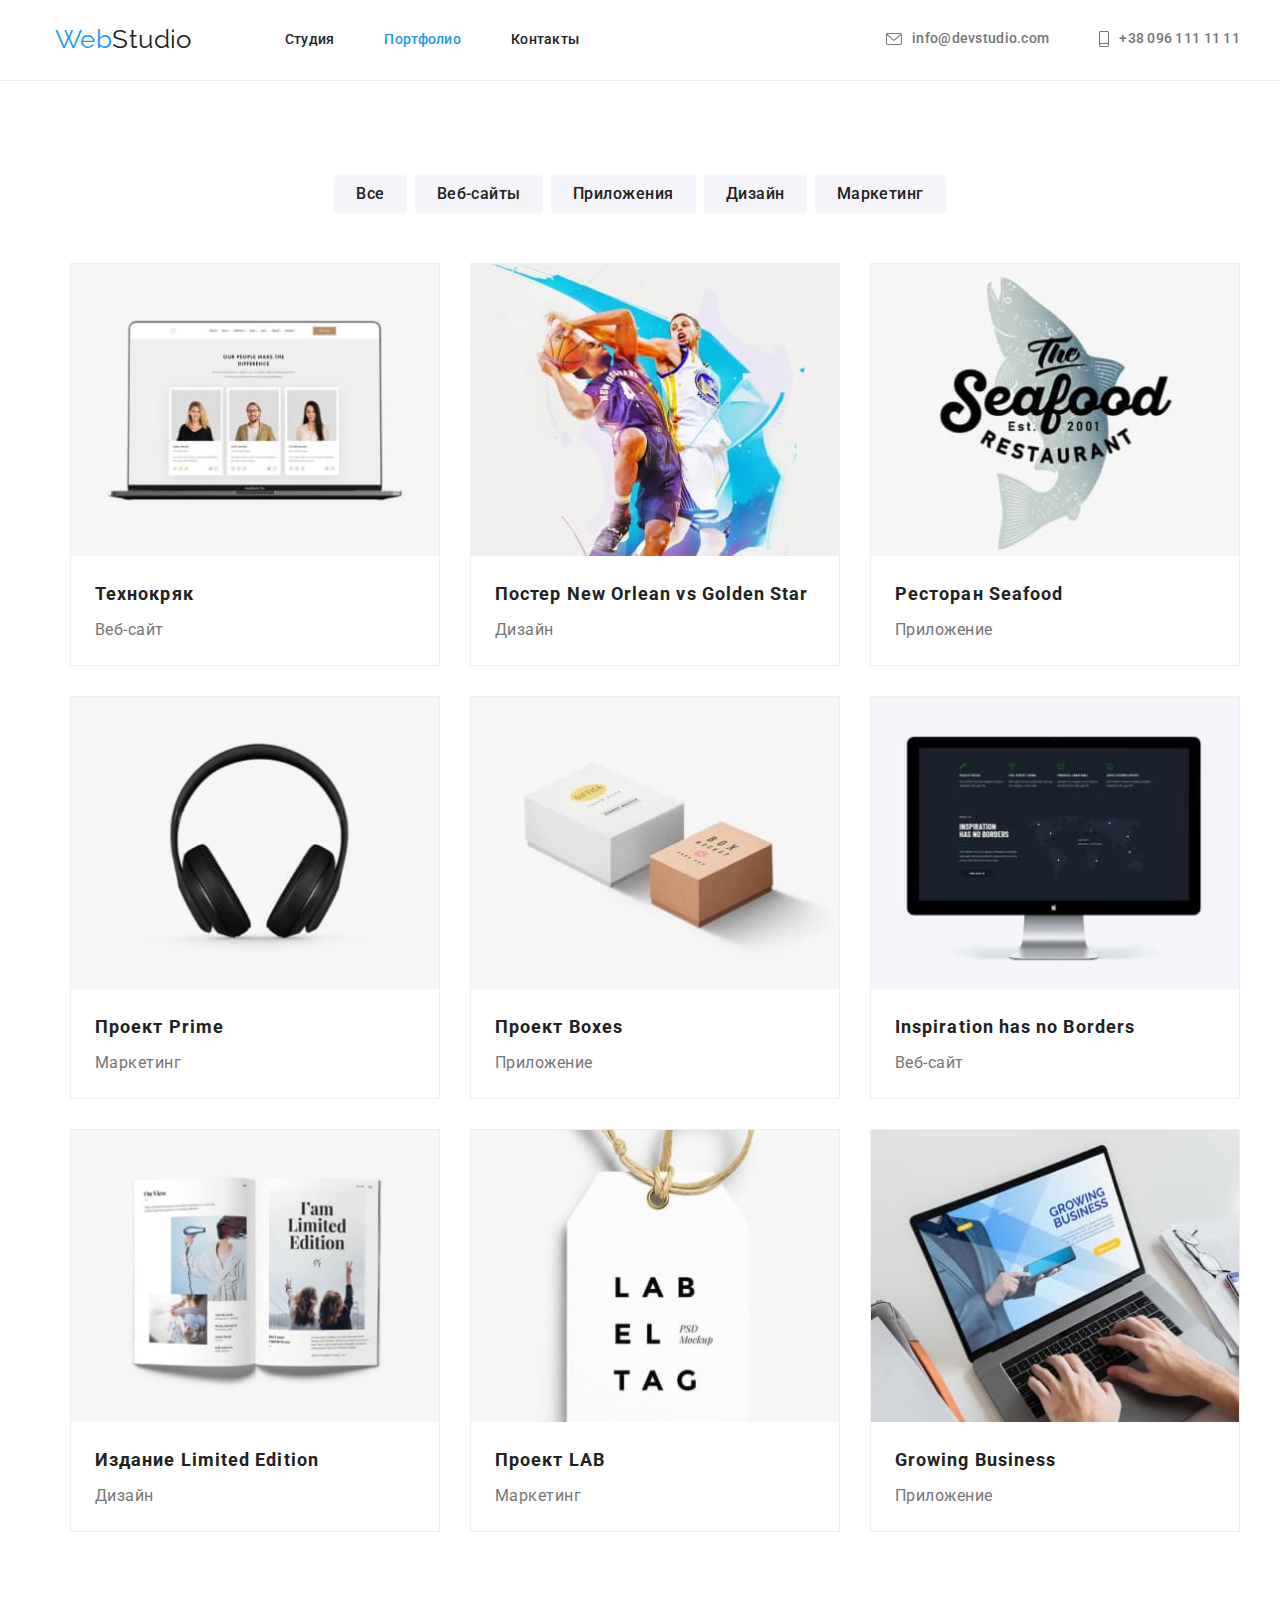
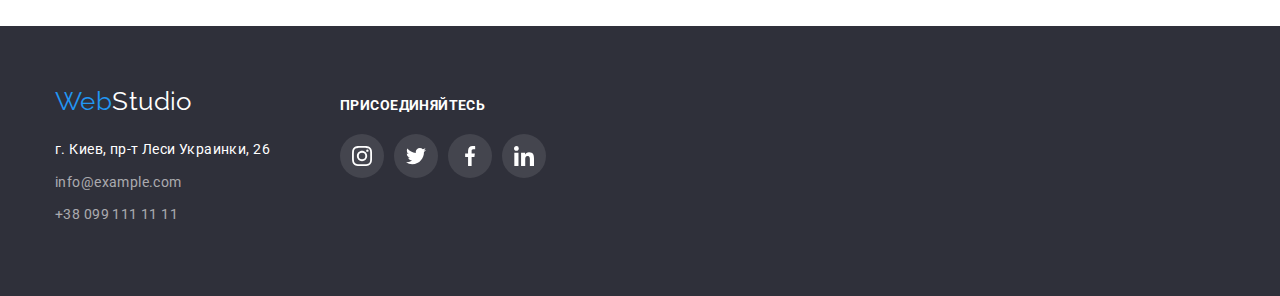
==== portfolio.html @ 07647aa5 "add fixes" ====
<!DOCTYPE html>
<html lang="ru">
<head>
    <meta charset="UTF-8">
    <meta http-equiv="X-UA-Compatible" content="IE=edge">
    <meta name="viewport" content="width=device-width, initial-scale=1.0">
    <title>WebStudio</title>
    <link rel="preconnect" href="https://fonts.gstatic.com">
    <link
        href="https://fonts.googleapis.com/css2?family=Raleway:wght@700&family=Roboto:wght@400;500;700;900&display=swap"
        rel="stylesheet">
    <link rel="stylesheet" href="https://cdnjs.cloudflare.com/ajax/libs/modern-normalize/1.1.0/modern-normalize.min.css">
    <link rel="stylesheet" href="./css/styles.css">
</head>

<body>
<!--Шапка страницы-->
<header class="page-header">
    <div class="site-nav container">
        <a class="logo" href="./index.html">Web<span class="logo-studio">Studio</span> </a>
        <nav>
            <!--Навигация сайта-->
            <ul class="nav-list">
                <li class="nav-item"><a class="link-nav" href="./index.html">Студия</a></li>
                <li class="nav-item"><a class="link-nav  active" href="./portfolio.html">Портфолио</a></li>
                <li class="nav-item"><a class="link-nav" href="">Контакты</a></li>
            </ul>
        </nav>
        <ul class="header-address">
            <li class="header-address-list">
                <a class="link-address" href="mailto:info@devstudio.com">
                    <svg class="email-icon" width="16" height="12">
                        <use href="./images/icon.svg#icon-envelope"></use>
                    </svg> info@devstudio.com</a>
            </li>
            <li>
                <a class="link-address" href="tel:+380961111111">
                    <svg class="smartphone-icon" width="10" height="16">
                        <use href="./images/icon.svg#icon-smartphone"></use>
                    </svg> +38 096 111 11 11</a>
            </li>
        </ul>
    </div>
</header>
    <main>
        <section class="section">
            <div class="container">
        <ul class="portfolio-list ">
            <li class="portfolio-list-item"> <button class="portfolio-button" type="button">Все</button> </li>
            <li class="portfolio-list-item"> <button class="portfolio-button" type="button">Веб-сайты</button> </li>
            <li class="portfolio-list-item"> <button class="portfolio-button" type="button">Приложения</button> </li>
            <li class="portfolio-list-item"> <button class="portfolio-button" type="button">Дизайн</button> </li>
            <li class="portfolio-list-item"> <button class="portfolio-button" type="button">Маркетинг</button> </li>
        </ul>
        <div class="container">
            <ul class="filter-set">
                <li class="filter-item">
                    <article class="filter-card">
                        <div class="filter-img">
                            <img src="./images/img-9.jpg" alt="Технокряк" width="370">
                        </div>
                        <div class="filter-content">
                            <h2 class="content-title">Технокряк</h2>
                            <p class="content-type">Веб-сайт</p>
                        </div>
                    </article>
                </li>
                <li class="filter-item">
                    <article class="filter-card">
                        <div class="filter-img">
                            <img src="./images/img-10.jpg" alt="Постер New Orlean vs Golden Star" width="370">
                        </div>
                        <div class="filter-content">
                            <h2 class="content-title">Постер New Orlean vs Golden Star</h2>
                            <p class="content-type">Дизайн</p>
                        </div>
                    </article>
                </li>
                <li class="filter-item">
                    <article class="filter-card">
                        <div class="filter-img">
                            <img src="./images/img-11.jpg" alt="Ресторан Seafood" width="370">
                        </div>
                        <div class="filter-content">
                            <h2 class="content-title">Ресторан Seafood</h2>
                            <p class="content-type">Приложение</p>
                        </div>
                    </article>
                </li>
                <li class="filter-item">
                    <article class="filter-card">
                        <div class="filter-img">
                            <img src="./images/img-12.jpg" alt="Проект Prime" width="370">
                        </div>
                        <div class="filter-content">
                            <h2 class="content-title">Проект Prime</h2>
                            <p class="content-type">Маркетинг</p>
                        </div>
                    </article>
                </li>
                <li class="filter-item">
                    <article class="filter-card">
                        <div class="filter-img">
                            <img src="./images/img-13.jpg" alt="Проект Boxes" width="370">
                        </div>
                        <div class="filter-content">
                            <h2 class="content-title">Проект Boxes</h2>
                            <p class="content-type">Приложение</p>
                        </div>
                    </article>
                </li>
                <li class="filter-item">
                    <article class="filter-card">
                        <div class="filter-img">
                            <img src="./images/img-14.jpg" alt="Inspiration has no Borders" width="370">
                        </div>
                        <div class="filter-content">
                            <h2 class="content-title">Inspiration has no Borders</h2>
                            <p class="content-type">Веб-сайт</p>
                        </div>
                    </article>
                </li>
                <li class="filter-item">
                    <article class="filter-card">
                        <div class="filter-img">
                            <img src="./images/img-15.jpg" alt="Издание Limited Edition" width="370">
                        </div>
                        <div class="filter-content">
                            <h2 class="content-title">Издание Limited Edition</h2>
                            <p class="content-type">Дизайн</p>
                        </div>
                    </article>
                </li>
                <li class="filter-item">
                    <article class="filter-card">
                        <div class="filter-img">
                            <img src="./images/img-16.jpg" alt="Проект LAB" width="370">
                        </div>
                        <div class="filter-content">
                            <h2 class="content-title">Проект LAB</h2>
                            <p class="content-type">Маркетинг</p>
                        </div>
                    </article>
                </li>
                <li class="filter-item">
                    <article class="filter-card">
                        <div class="filter-img">
                            <img src="./images/img-17.jpg" alt="Growing Business" width="370">
                        </div>
                        <div class="filter-content">
                            <h2 class="content-title">Growing Business</h2>
                            <p class="content-type">Приложение</p>
                        </div>
                    </article>
                </li>
            </ul>
        </div>
        </section>
    </main>
    
    <footer class="footer section">
        <div class="container"> 
            <!-- Футер -->
            <div class="all-footer">
                <div class="left-side-footer">
            <a class="logo" href="./index.html">Web<span class="logo-footer">Studio</span> </a>
            <address>
                <p class="address">г. Киев, пр-т Леси Украинки, 26</p>
                <a class="link-address-footer" href="mailto:info@example.com">info@example.com</a>
                <a class="link-address-footer" href="tel:+380991111111">+38 099 111 11 11</a>
            </address>
            </div>

        <div class="right-side-footer">
            <p class="social-subscribe">Присоединяйтесь</p>
            <ul class="footer-social-links">
               
                <li class="footer-social-links-item">
                    <svg class="link-icon" width="20" height="20">
                        <use href="./images/icon.svg#icon-instagram-2"></use>
                    </svg>
                    <a href="https://www.instagram.com"></a>
                </li>
                <li class="footer-social-links-item">
                    <svg class="link-icon" width="20" height="20">
                        <use href="./images/icon.svg#icon-twitter-1"></use>
                    </svg>
                    <a href="https://twitter.com"></a>
                </li>
                <li class="footer-social-links-item">
                    <svg class="link-icon" width="20" height="20">
                        <use href="./images/icon.svg#icon-facebook-1"></use>
                    </svg>
                    <a href="https://www.facebook.com"></a>
                </li>
                <li class="footer-social-links-item">
                    <svg class="link-icon" width="20" height="20">
                        <use href="./images/icon.svg#icon-linkedin-1"></use>
                    </svg>
                    <a href="https://www.linkedin.com"></a>
            </ul>
        </div>
        </div>  
        </div>
    </footer>

    </body>

 </html>
---- css/styles.css ----
/* Цвет заголовков #212121 */
/* цвет основного текста #757575 */
/* белый цвет #FFFFFF */
/* синий цвет #2196F3; */

:root {
  --primary-text-color: #757575;
  --title-text-color: #212121;
  --accent-color: #2196f3;
  --white-color: #ffffff;
  --dark-background: #2f303a;
  --secondary-background: #f5f4fa;
  --third-background: #ececec;
  --filter-border: #eeeeee;
  --hero-gradient: rgba(47, 48, 58, 0.4);
  --icon-fill: #afb1b8;
  --footer-link: rgba(255, 255, 255, 0.6);
  --footer-social-link: rgba(255, 255, 255, 0.1);
}

ul,
li {
  list-style: none;
  padding: 0;
  margin: 0;
}

p,
h1,
h2,
h3,
h4,
h5,
h6 {
  padding: 0;
  margin: 0;
}

a {
  text-decoration: none;
}
body {
  color: var(--primary-text-color);

  font-family: "Roboto", sans-serif;
  font-size: 14px;
  line-height: 1.7;
  letter-spacing: 0.03em;
}

.container {
  width: 1200px;
  margin-left: auto;
  margin-right: auto;
  padding-left: 15px;
  padding-right: 15px;
}

.section {
  padding-top: 94px;
  padding-bottom: 94px;
}

img {
  display: block;
  max-width: 100%;
  height: auto;
}

/* header */

.page-header .container {
  display: flex;
  align-items: center;
  justify-content: space-between;
}

.page-header {
  border-bottom: 1px solid var(--third-background);
}

.logo {
  color: var(--accent-color);
  font-family: "Raleway", sans-serif;
  font-size: 26px;
  font-weight: 700px;
  line-height: 1.19;
}

.logo-studio {
  color: var(--title-text-color);
  font-family: "Raleway", sans-serif;
  font-size: 26px;
  font-weight: 700px;
  line-height: 1.19;
  margin-right: 93px;
}

.site-nav {
  display: flex;
  justify-content: center;
  padding-top: 24px;
  padding-bottom: 25px;
  padding-right: 0;
}

.nav-list {
  display: flex;
  justify-content: center;
  padding-left: 0;
}
.link-nav {
  color: var(--title-text-color);
  font-style: normal;
  font-weight: 500;
  font-size: 14px;
  line-height: 16px;
  letter-spacing: 0.02em;
}
.nav-item,
.link-address:not(:last-child) {
  margin-right: 50px;
}

.link-nav:hover,
.link-nav:focus,
.link-nav:active,
.link-nav.active,
.link-address:hover,
.link-address:focus,
.link-address:active,
.link-address-footer:active,
.link-address-footer:hover,
.link-address-footer:focus {
  color: var(--accent-color);
}

.header-address {
  display: flex;
  margin-left: auto;
  padding: 0;
}

.header-address-list {
  margin-right: 50px;
}

.link-address {
  color: var(--primary-text-color);
  font-weight: 500;
  font-size: 14px;
  line-height: 1.14;
  letter-spacing: 0.02em;
  display: flex;
  text-align: center;
  align-items: center;
}

.email-icon,
.smartphone-icon {
  margin-right: 10px;
  fill: var(--primary-text-color);
  cursor: pointer;
}

.link-address:hover .email-icon,
.link-address:hover .smartphone-icon {
  fill: var(--accent-color);
}

/* HERO */
.hero {
  /* background-color: var(--dark-background); */
  text-align: center;
  max-width: 1600px;
  margin: 0 auto;
  padding: 200px 0;
  background-image: linear-gradient(
      to right,
      rgba(47, 48, 58, 0.4),
      rgba(47, 48, 58, 0.4)
    ),
    url(../images/team-work.jpg);
  background-size: 1600px auto;
  background-repeat: no-repeat;
}

.hero-title {
  color: var(--white-color);
  font-weight: 900;
  font-size: 44px;
  line-height: 1.36;
  text-align: center;
  letter-spacing: 0.06em;
  text-transform: uppercase;
  max-width: 660px;
  margin: 0 auto;
}

.hero-button {
  font-family: "Roboto", sans-serif;
  font-weight: 700;
  font-size: 16px;
  line-height: 1.8;
  letter-spacing: 0.06em;
  border-radius: 4px;
  width: 200px;
  height: 50px;
  margin-top: 30px;
  color: #fff;
  background: var(--accent-color);
  border: none;
}

.hero-button:hover,
.hero-button:focus {
  background-color: var(--accent-color);
}

/* Features */
.features {
  display: flex;
  justify-content: center;
}
.features-list:not(:last-child) {
  margin-right: 30px;
}
.features-descr {
  margin-top: 30px;
}
.features-title {
  color: var(--title-text-color);
  font-size: 14px;
  line-height: 1.14;
  letter-spacing: 0.03em;
  text-transform: uppercase;
  padding-bottom: 10px;
}
.features-text {
  font-size: 14px;
  line-height: 1.7;
  letter-spacing: 0.03em;
  width: 270px;
}
.feature-icon {
  display: block;
  padding: 25px 100px;
  background-color: var(--secondary-background);
}

/* Activity */

.activity-section {
  margin-top: -94px;
}

.activity {
  color: var(--title-text-color);
  font-size: 36px;
  line-height: 1.16;
  text-align: center;
  letter-spacing: 0.03em;
}

.activity-list {
  display: flex;
  justify-content: space-between;
  padding: 0;
  margin: 0;
}

.activity-list-item {
  margin-top: 50px;
}

/* Team section */

.team-section {
  background-color: var(--secondary-background);
  color: var(--title-text-color);
}

.team-title {
  font-size: 36px;
  line-height: 1.16;
  text-align: center;
  letter-spacing: 0.03em;
  margin-bottom: 50px;
}

.team-list {
  display: flex;
  justify-content: center;
  padding: 0;
}

.team-list .team-list-item:not(:last-child) {
  margin-right: 30px;
}

.team-list-item {
  background-color: var(--white-color);
  box-shadow: 0px 1px 3px rgba(0, 0, 0, 0.12), 0px 1px 1px rgba(0, 0, 0, 0.14),
    0px 2px 1px rgba(0, 0, 0, 0.2);
}

.team-item-wrapper {
  padding-top: 30px;
  padding-bottom: 30px;
}

.team-links-item:hover {
  background-color: var(--accent-color);
  border-radius: 50%;
}
.team-links-item:hover .link-icon {
  fill: var(--white-color);
}
.team-member {
  color: var(--title-text-color);
  font-weight: 500;
  font-size: 16px;
  text-align: center;
  line-height: 1.18;
  letter-spacing: 0.03em;
  padding-bottom: 10px;
}

.team-position {
  color: var(--primary-text-color);
  font-weight: 400;
  font-size: 16px;
  text-align: center;
  line-height: 1.18;
  letter-spacing: 0.03em;
}

.team-links {
  display: flex;
  align-items: center;
  justify-content: center;
  text-align: center;
  margin-top: 16px;
  margin-right: 0;
}

.team-links-item {
  display: flex;
  align-items: center;
  justify-content: center;
  width: 44px;
  height: 44px;
}

.team-links-item:not(:last-child) {
  margin-right: 3px;
}

.team-links-item .link-icon {
  fill: #afb1b8;
  cursor: pointer;
}

/* clients section */

.clients-headline {
  margin-bottom: 50px;
  color: var(--title-text-color);
  font-size: 36px;
  line-height: 1.1;
  letter-spacing: 0.03em;
  text-align: center;
}

.clients-list {
  display: flex;
  justify-content: space-between;
  padding: 0;
}

.clients-item {
  border: 1px solid var(--icon-fill);
  /* box-sizing: border-box; */
  border-radius: 4px;
  width: 170px;
  height: 92px;
  display: flex;
  justify-content: center;
  align-items: center;
}

.clients-item:not(:last-child) {
  margin-right: 30px;
}

.company-icon {
  /* padding: 16px 32px; */
  fill: var(--icon-fill);
  cursor: pointer;
}
.clients-item:hover {
  border: 1px solid var(--accent-color);
}

.company-icon:hover {
  fill: var(--accent-color);
}
.clients-item:hover .company-icon {
  fill: var(--accent-color);
}

/* footer */
.footer {
  background-color: var(--dark-background);
  padding-top: 60px;
  padding-bottom: 60px;
}

.all-footer {
  display: flex;
  align-items: baseline;
}
.footer-address {
}

.address {
  color: var(--white-color);
  font-style: normal;
  font-weight: normal;
  font-size: 14px;
  line-height: 1.7;
  letter-spacing: 0.03em;
  margin-top: 20px;
  margin-bottom: 9px;
}

.link-address-footer {
  font-style: normal;
  font-weight: normal;
  font-size: 14px;
  line-height: 1.7;
  letter-spacing: 0.03em;
  color: var(--footer-link);
  padding-bottom: 9px;
  display: flex;
}

.logo-footer {
  color: var(--white-color);
  margin-bottom: 20px;
}

.left-side-footer {
  margin-right: 70px;
}

.right-side-footer {
}

.social-subscribe {
  font-weight: 700;
  font-size: 14px;
  line-height: 1.14;
  letter-spacing: 0.03em;
  text-transform: uppercase;
  color: var(--white-color);
  padding-bottom: 20px;
}

.footer-social-links {
  display: flex;
}

.footer-social-links-item {
  display: flex;
  align-items: center;
  justify-content: center;
  border: none;
  width: 44px;
  height: 44px;
  padding: 0;
  border-radius: 50%;
  background: var(--footer-social-link);
  cursor: pointer;
}

.footer-social-links-item:not(:last-child) {
  margin-right: 10px;
}

.footer-social-links-item:hover,
.footer-social-links-item:focus {
  background-color: var(--accent-color);
}

.link-icon {
  fill: var(--white-color);
}

/* Portfolio page */

.portfolio-list {
  display: flex;
  justify-content: center;
  margin-bottom: 50px;
  padding: 0;
}
.portfolio-list-item:not(:last-child) {
  margin-right: 8px;
}
.portfolio-button {
  background-color: var(--secondary-background);
  color: var(--title-text-color);
  font-family: "Roboto", sans-serif;
  font-weight: 500;
  font-size: 16px;
  line-height: 1.6;
  text-align: center;
  letter-spacing: 0.03em;
  cursor: pointer;
  padding: 6px 22px;
  border-radius: 4px;
  border: none;
}

.button:hover,
.button:active,
.button:focus,
.portfolio-button:hover,
.portfolio-button:active,
.portfolio-button:focus {
  background: var(--accent-color);
  color: var(--white-color);
}

/* Filter */
.filter-set {
  display: flex;
  flex-wrap: wrap;
  margin-left: -30px;
  margin-top: -30px;
}
.filter-item {
  flex-basis: calc(100% / 3 - 30px);
  margin-left: 30px;
  margin-top: 30px;
}

.filter-card {
  border: 1px solid var(--filter-border);
}
.filter-content {
  padding: 20px 24px;
}
.content-title {
  color: var(--title-text-color);
  font-size: 18px;
  line-height: 2;
  letter-spacing: 0.06em;
}
.content-type {
  font-size: 16px;
  line-height: 1.8;
  letter-spacing: 0.03em;
  margin-top: 4px;
}
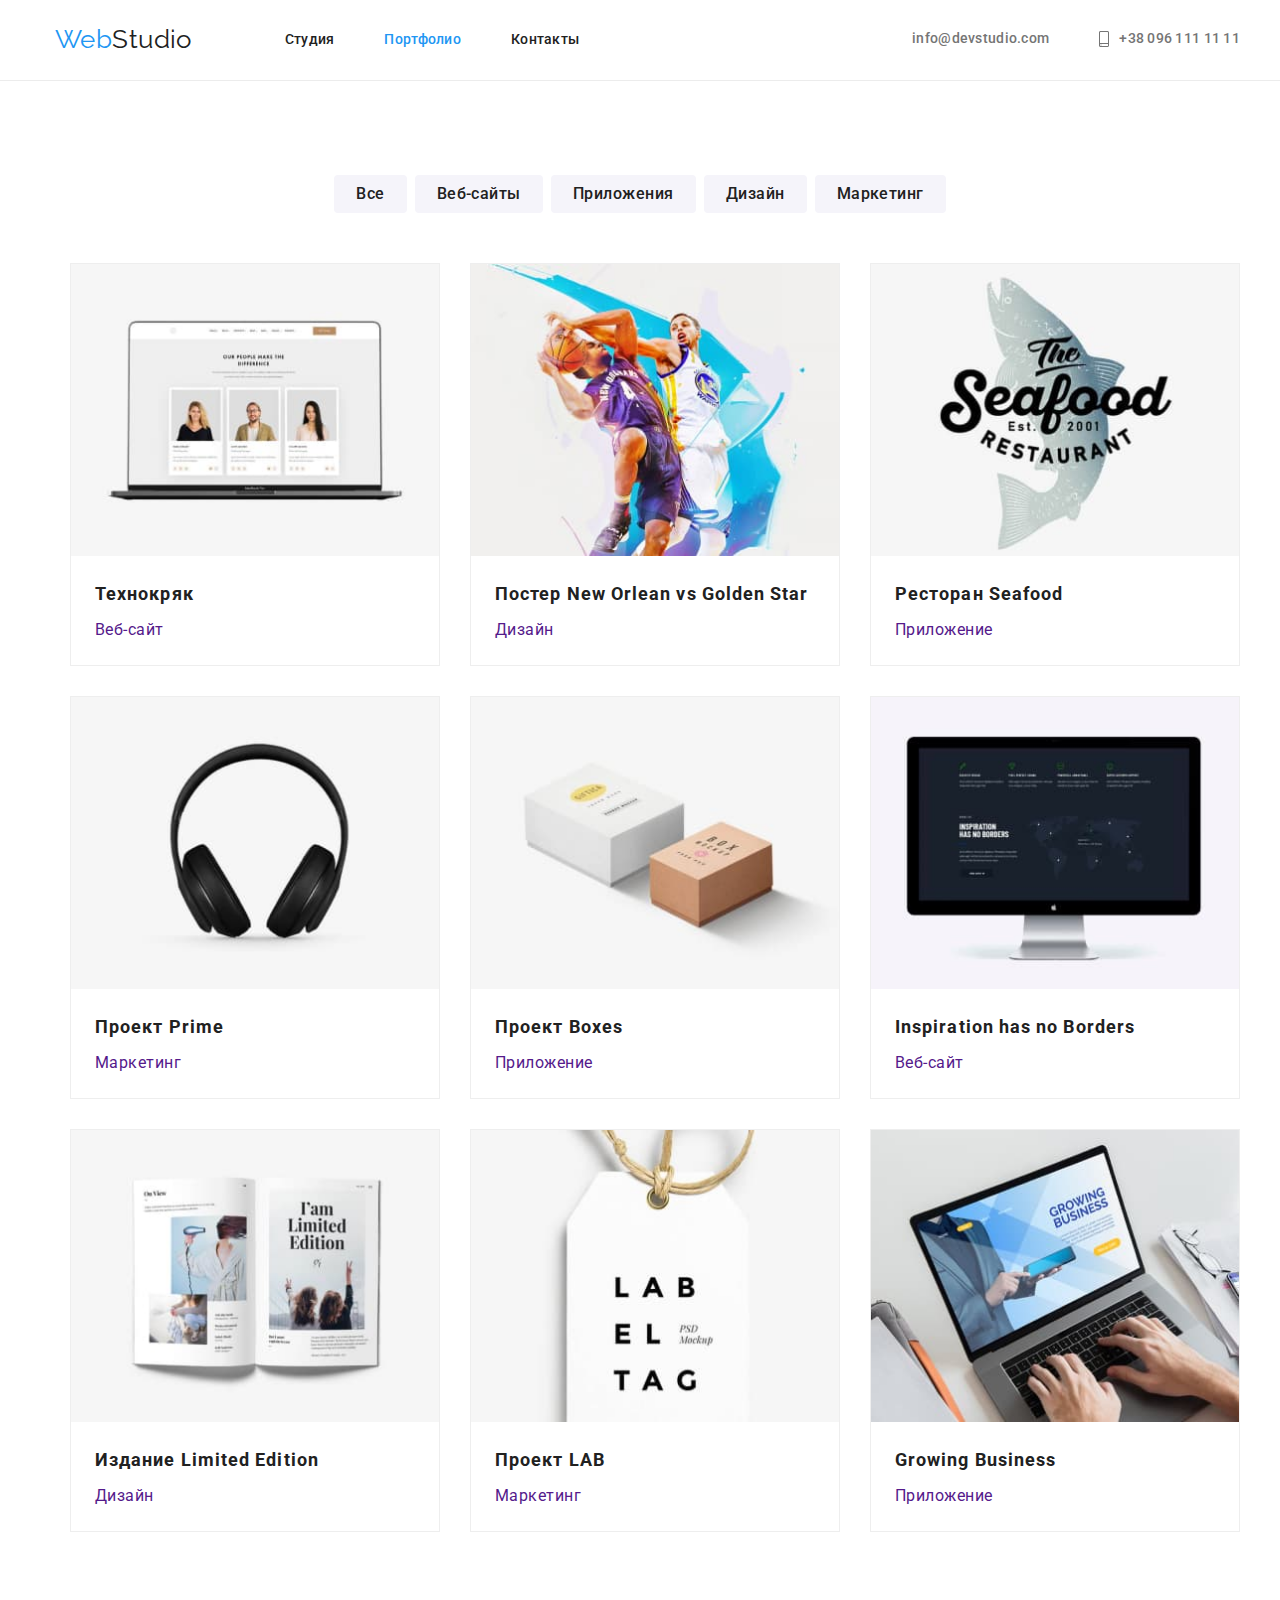
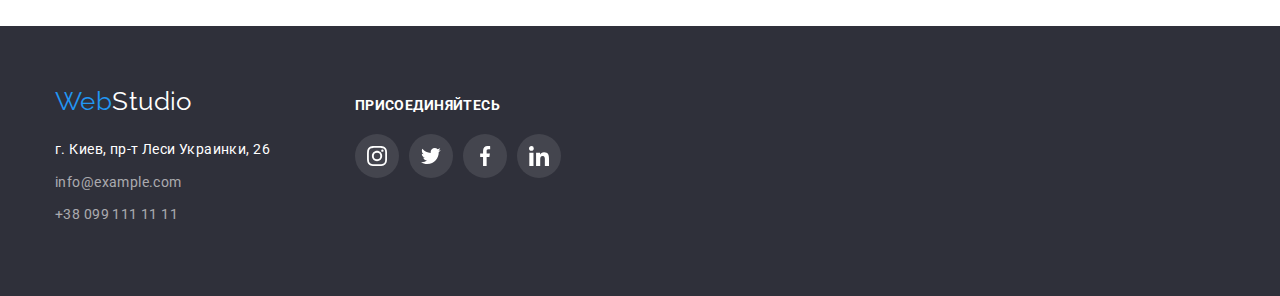
==== commit 60bbe032: "add fixes" ====
--- a/portfolio.html
+++ b/portfolio.html
@@ -55,6 +55,7 @@
         <div class="container">
             <ul class="filter-set">
                 <li class="filter-item">
+                    <a href="" class="filter-card-set">
                     <article class="filter-card">
                         <div class="filter-img">
                             <img src="./images/img-9.jpg" alt="Технокряк" width="370">
@@ -64,8 +65,10 @@
                             <p class="content-type">Веб-сайт</p>
                         </div>
                     </article>
-                </li>
-                <li class="filter-item">
+                    </a>
+                </li>
+                <li class="filter-item">
+                    <a href="" class="filter-card-set">
                     <article class="filter-card">
                         <div class="filter-img">
                             <img src="./images/img-10.jpg" alt="Постер New Orlean vs Golden Star" width="370">
@@ -75,8 +78,10 @@
                             <p class="content-type">Дизайн</p>
                         </div>
                     </article>
-                </li>
-                <li class="filter-item">
+                    </a>
+                </li>
+                <li class="filter-item">
+                    <a href="" class="filter-card-set">
                     <article class="filter-card">
                         <div class="filter-img">
                             <img src="./images/img-11.jpg" alt="Ресторан Seafood" width="370">
@@ -86,8 +91,10 @@
                             <p class="content-type">Приложение</p>
                         </div>
                     </article>
-                </li>
-                <li class="filter-item">
+                    </a>
+                </li>
+                <li class="filter-item">
+                    <a href="" class="filter-card-set">
                     <article class="filter-card">
                         <div class="filter-img">
                             <img src="./images/img-12.jpg" alt="Проект Prime" width="370">
@@ -97,8 +104,10 @@
                             <p class="content-type">Маркетинг</p>
                         </div>
                     </article>
-                </li>
-                <li class="filter-item">
+                    </a>
+                </li>
+                <li class="filter-item">
+                    <a href="" class="filter-card-set">
                     <article class="filter-card">
                         <div class="filter-img">
                             <img src="./images/img-13.jpg" alt="Проект Boxes" width="370">
@@ -108,8 +117,10 @@
                             <p class="content-type">Приложение</p>
                         </div>
                     </article>
-                </li>
-                <li class="filter-item">
+                    </a>
+                </li>
+                <li class="filter-item">
+                    <a href="" class="filter-card-set">
                     <article class="filter-card">
                         <div class="filter-img">
                             <img src="./images/img-14.jpg" alt="Inspiration has no Borders" width="370">
@@ -119,8 +130,10 @@
                             <p class="content-type">Веб-сайт</p>
                         </div>
                     </article>
-                </li>
-                <li class="filter-item">
+                    </a>
+                </li>
+                <li class="filter-item">
+                    <a href="" class="filter-card-set">
                     <article class="filter-card">
                         <div class="filter-img">
                             <img src="./images/img-15.jpg" alt="Издание Limited Edition" width="370">
@@ -130,8 +143,10 @@
                             <p class="content-type">Дизайн</p>
                         </div>
                     </article>
-                </li>
-                <li class="filter-item">
+                    </a>
+                </li>
+                <li class="filter-item">
+                    <a href="" class="filter-card-set">
                     <article class="filter-card">
                         <div class="filter-img">
                             <img src="./images/img-16.jpg" alt="Проект LAB" width="370">
@@ -141,8 +156,10 @@
                             <p class="content-type">Маркетинг</p>
                         </div>
                     </article>
-                </li>
-                <li class="filter-item">
+                    </a>
+                </li>
+                <li class="filter-item">
+                    <a href="" class="filter-card-set">
                     <article class="filter-card">
                         <div class="filter-img">
                             <img src="./images/img-17.jpg" alt="Growing Business" width="370">
@@ -152,6 +169,7 @@
                             <p class="content-type">Приложение</p>
                         </div>
                     </article>
+                    </a>
                 </li>
             </ul>
         </div>
@@ -159,51 +177,58 @@
     </main>
     
     <footer class="footer section">
-        <div class="container"> 
+        <div class="container">
             <!-- Футер -->
             <div class="all-footer">
                 <div class="left-side-footer">
-            <a class="logo" href="./index.html">Web<span class="logo-footer">Studio</span> </a>
-            <address>
-                <p class="address">г. Киев, пр-т Леси Украинки, 26</p>
-                <a class="link-address-footer" href="mailto:info@example.com">info@example.com</a>
-                <a class="link-address-footer" href="tel:+380991111111">+38 099 111 11 11</a>
-            </address>
+                    <a class="logo" href="./index.html">Web<span class="logo-footer">Studio</span> </a>
+                    <address class="footer-address">
+                        <p class="address">г. Киев, пр-т Леси Украинки, 26</p>
+                        <a class="link-address-footer" href="mailto:info@example.com">info@example.com</a>
+                        <a class="link-address-footer" href="tel:+380991111111">+38 099 111 11 11</a>
+                    </address>
+                </div>
+                <div class="right-side-footer">
+                    <p class="social-subscribe">Присоединяйтесь</p>
+                    <ul class="footer-social-links">
+    
+                        <li class="footer-social-links-item">
+                            <a href="https://www.instagram.com">
+                                <svg class="link-icon" width="20" height="20">
+                                    <use href="./images/icon.svg#icon-instagram"></use>
+                                </svg>
+                            </a>
+                        </li>
+                        <li class="footer-social-links-item">
+                            <a href="https://twitter.com">
+                                <svg class="link-icon" width="20" height="20">
+                                    <use href="./images/icon.svg#icon-twitter"></use>
+                                </svg>
+                            </a>
+                        </li>
+                        <li class="footer-social-links-item">
+                            <a href="https://www.facebook.com">
+                                <svg class="link-icon" width="20" height="20">
+                                    <use href="./images/icon.svg#icon-facebook"></use>
+                                </svg>
+                            </a>
+                        </li>
+                        <li class="footer-social-links-item">
+                            <a href="https://www.linkedin.com">
+                                <svg class="link-icon" width="20" height="20">
+                                    <use href="./images/icon.svg#icon-linkedin"></use>
+                                </svg>
+                            </a>
+                    </ul>
+                </div>
             </div>
-
-        <div class="right-side-footer">
-            <p class="social-subscribe">Присоединяйтесь</p>
-            <ul class="footer-social-links">
-               
-                <li class="footer-social-links-item">
-                    <svg class="link-icon" width="20" height="20">
-                        <use href="./images/icon.svg#icon-instagram-2"></use>
-                    </svg>
-                    <a href="https://www.instagram.com"></a>
-                </li>
-                <li class="footer-social-links-item">
-                    <svg class="link-icon" width="20" height="20">
-                        <use href="./images/icon.svg#icon-twitter-1"></use>
-                    </svg>
-                    <a href="https://twitter.com"></a>
-                </li>
-                <li class="footer-social-links-item">
-                    <svg class="link-icon" width="20" height="20">
-                        <use href="./images/icon.svg#icon-facebook-1"></use>
-                    </svg>
-                    <a href="https://www.facebook.com"></a>
-                </li>
-                <li class="footer-social-links-item">
-                    <svg class="link-icon" width="20" height="20">
-                        <use href="./images/icon.svg#icon-linkedin-1"></use>
-                    </svg>
-                    <a href="https://www.linkedin.com"></a>
-            </ul>
+    
+    
         </div>
-        </div>  
         </div>
     </footer>
 
+
     </body>
 
  </html>--- a/css/styles.css
+++ b/css/styles.css
@@ -85,6 +85,7 @@
   font-size: 26px;
   font-weight: 700px;
   line-height: 1.19;
+  margin-right: 93px;
 }
 
 .logo-studio {
@@ -93,7 +94,6 @@
   font-size: 26px;
   font-weight: 700px;
   line-height: 1.19;
-  margin-right: 93px;
 }
 
 .site-nav {
@@ -117,7 +117,8 @@
   line-height: 16px;
   letter-spacing: 0.02em;
 }
-.nav-item,
+
+.nav-item:not(:last-child),
 .link-address:not(:last-child) {
   margin-right: 50px;
 }
@@ -210,6 +211,7 @@
   color: #fff;
   background: var(--accent-color);
   border: none;
+  cursor: pointer;
 }
 
 .hero-button:hover,
@@ -267,9 +269,6 @@
   justify-content: space-between;
   padding: 0;
   margin: 0;
-}
-
-.activity-list-item {
   margin-top: 50px;
 }
 
@@ -308,14 +307,6 @@
   padding-top: 30px;
   padding-bottom: 30px;
 }
-
-.team-links-item:hover {
-  background-color: var(--accent-color);
-  border-radius: 50%;
-}
-.team-links-item:hover .link-icon {
-  fill: var(--white-color);
-}
 .team-member {
   color: var(--title-text-color);
   font-weight: 500;
@@ -335,6 +326,14 @@
   letter-spacing: 0.03em;
 }
 
+.team-links-item:hover {
+  background-color: var(--accent-color);
+  border-radius: 50%;
+}
+.team-links-item:hover .link-icon {
+  fill: var(--white-color);
+}
+
 .team-links {
   display: flex;
   align-items: center;
@@ -359,6 +358,11 @@
 .team-links-item .link-icon {
   fill: #afb1b8;
   cursor: pointer;
+}
+.link-icon {
+  display: flex;
+  align-items: center;
+  justify-content: center;
 }
 
 /* clients section */
@@ -394,9 +398,11 @@
 }
 
 .company-icon {
-  /* padding: 16px 32px; */
   fill: var(--icon-fill);
   cursor: pointer;
+  display: flex;
+  align-items: center;
+  justify-content: center;
 }
 .clients-item:hover {
   border: 1px solid var(--accent-color);
@@ -408,7 +414,6 @@
 .clients-item:hover .company-icon {
   fill: var(--accent-color);
 }
-
 /* footer */
 .footer {
   background-color: var(--dark-background);
@@ -495,6 +500,9 @@
 
 .link-icon {
   fill: var(--white-color);
+  display: flex;
+  align-items: center;
+  justify-content: center;
 }
 
 /* Portfolio page */
@@ -545,6 +553,11 @@
   margin-left: 30px;
   margin-top: 30px;
 }
+.filter-item:hover,
+.filter-item:focus {
+  box-shadow: 0px 1px 1px rgba(0, 0, 0, 0.12), 0px 4px 4px rgba(0, 0, 0, 0.06),
+    1px 4px 6px rgba(0, 0, 0, 0.16);
+}
 
 .filter-card {
   border: 1px solid var(--filter-border);
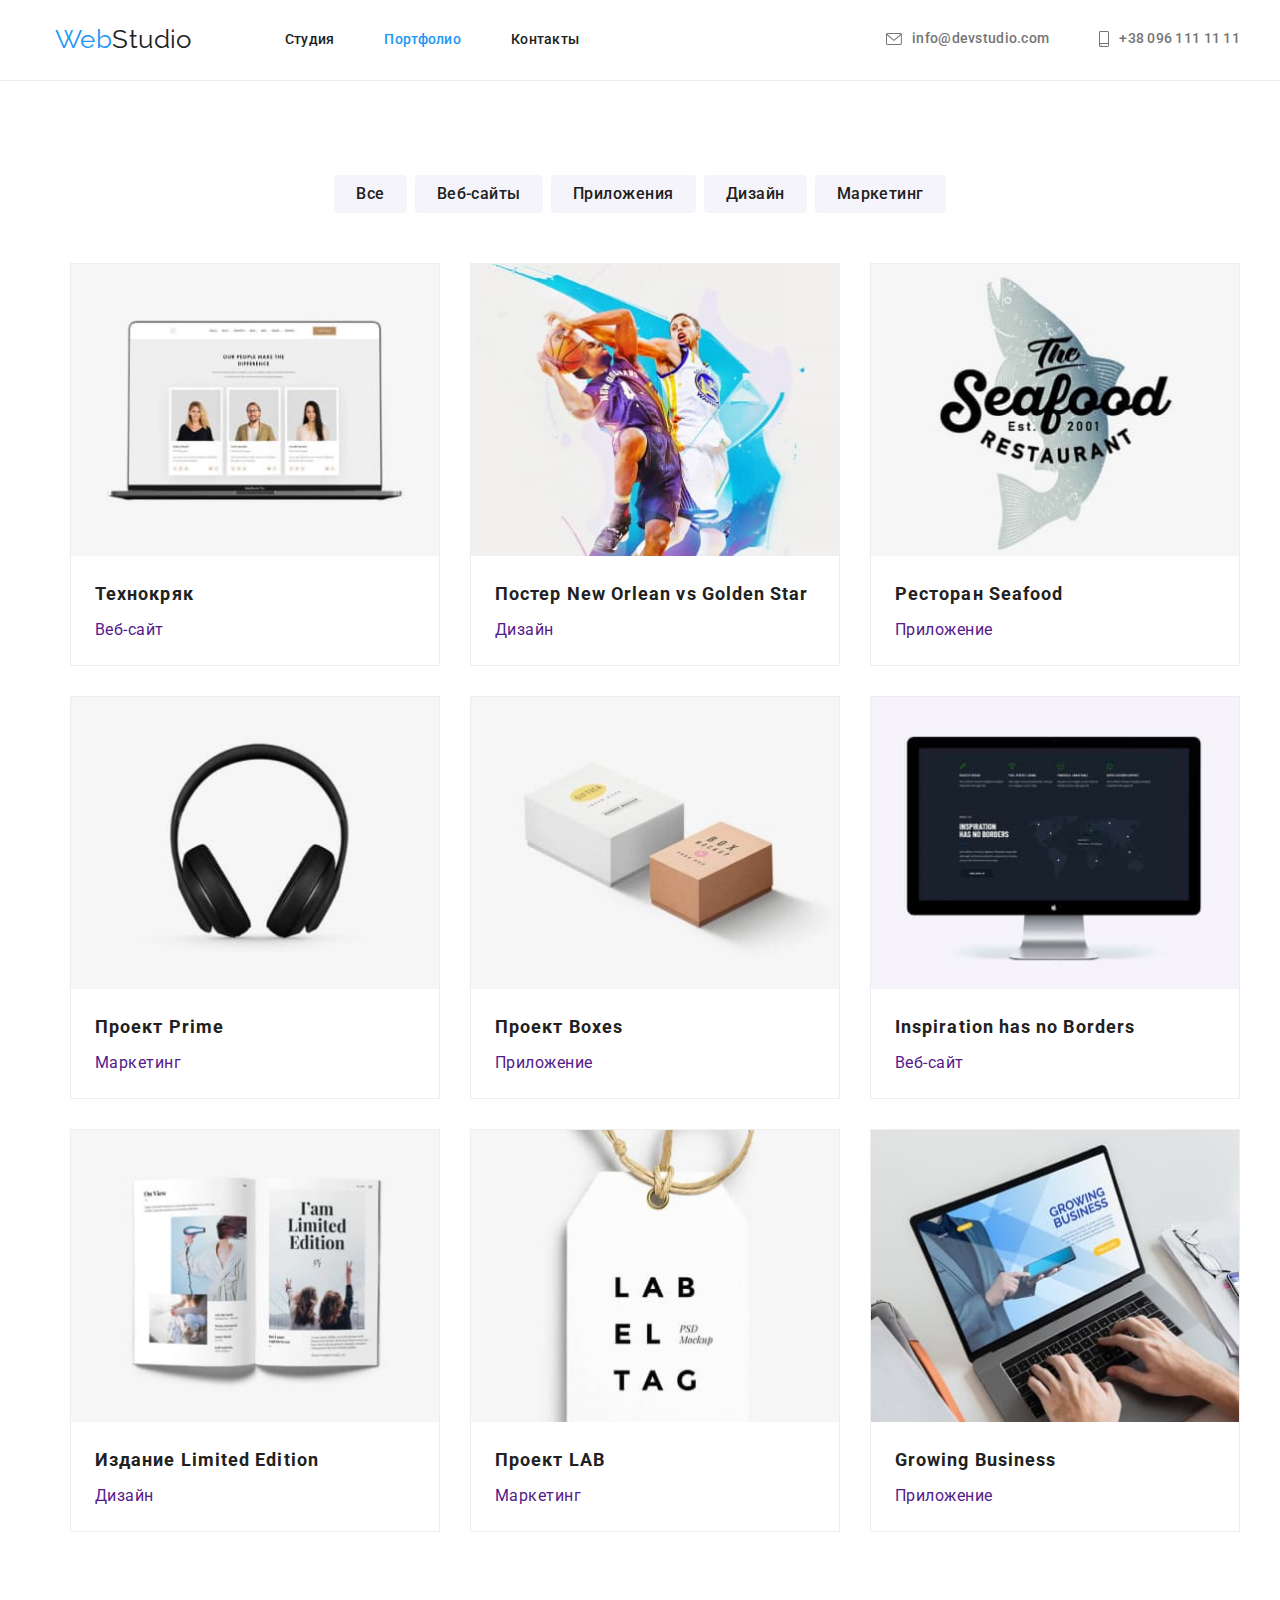
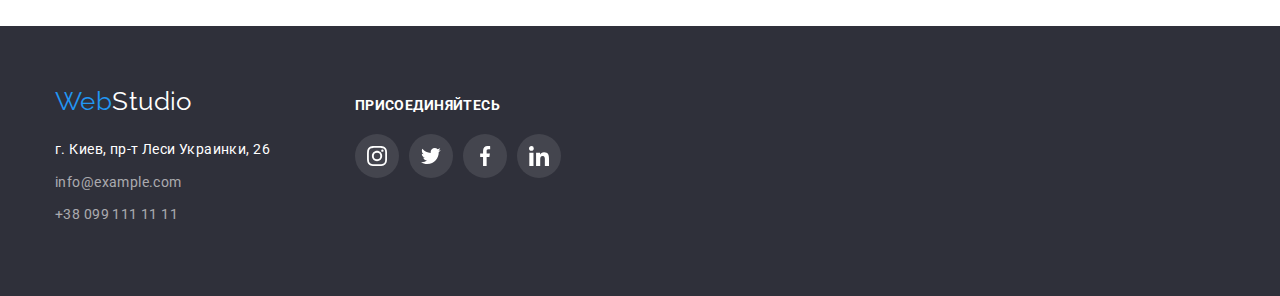
==== commit 30e5d795: "add fixes" ====
--- a/portfolio.html
+++ b/portfolio.html
@@ -30,7 +30,7 @@
             <li class="header-address-list">
                 <a class="link-address" href="mailto:info@devstudio.com">
                     <svg class="email-icon" width="16" height="12">
-                        <use href="./images/icon.svg#icon-envelope"></use>
+                        <use href="./images/icon.svg#icon-email"></use>
                     </svg> info@devstudio.com</a>
             </li>
             <li>
@@ -173,6 +173,7 @@
                 </li>
             </ul>
         </div>
+        </div>
         </section>
     </main>
     
@@ -225,7 +226,7 @@
     
     
         </div>
-        </div>
+        
     </footer>
 
 
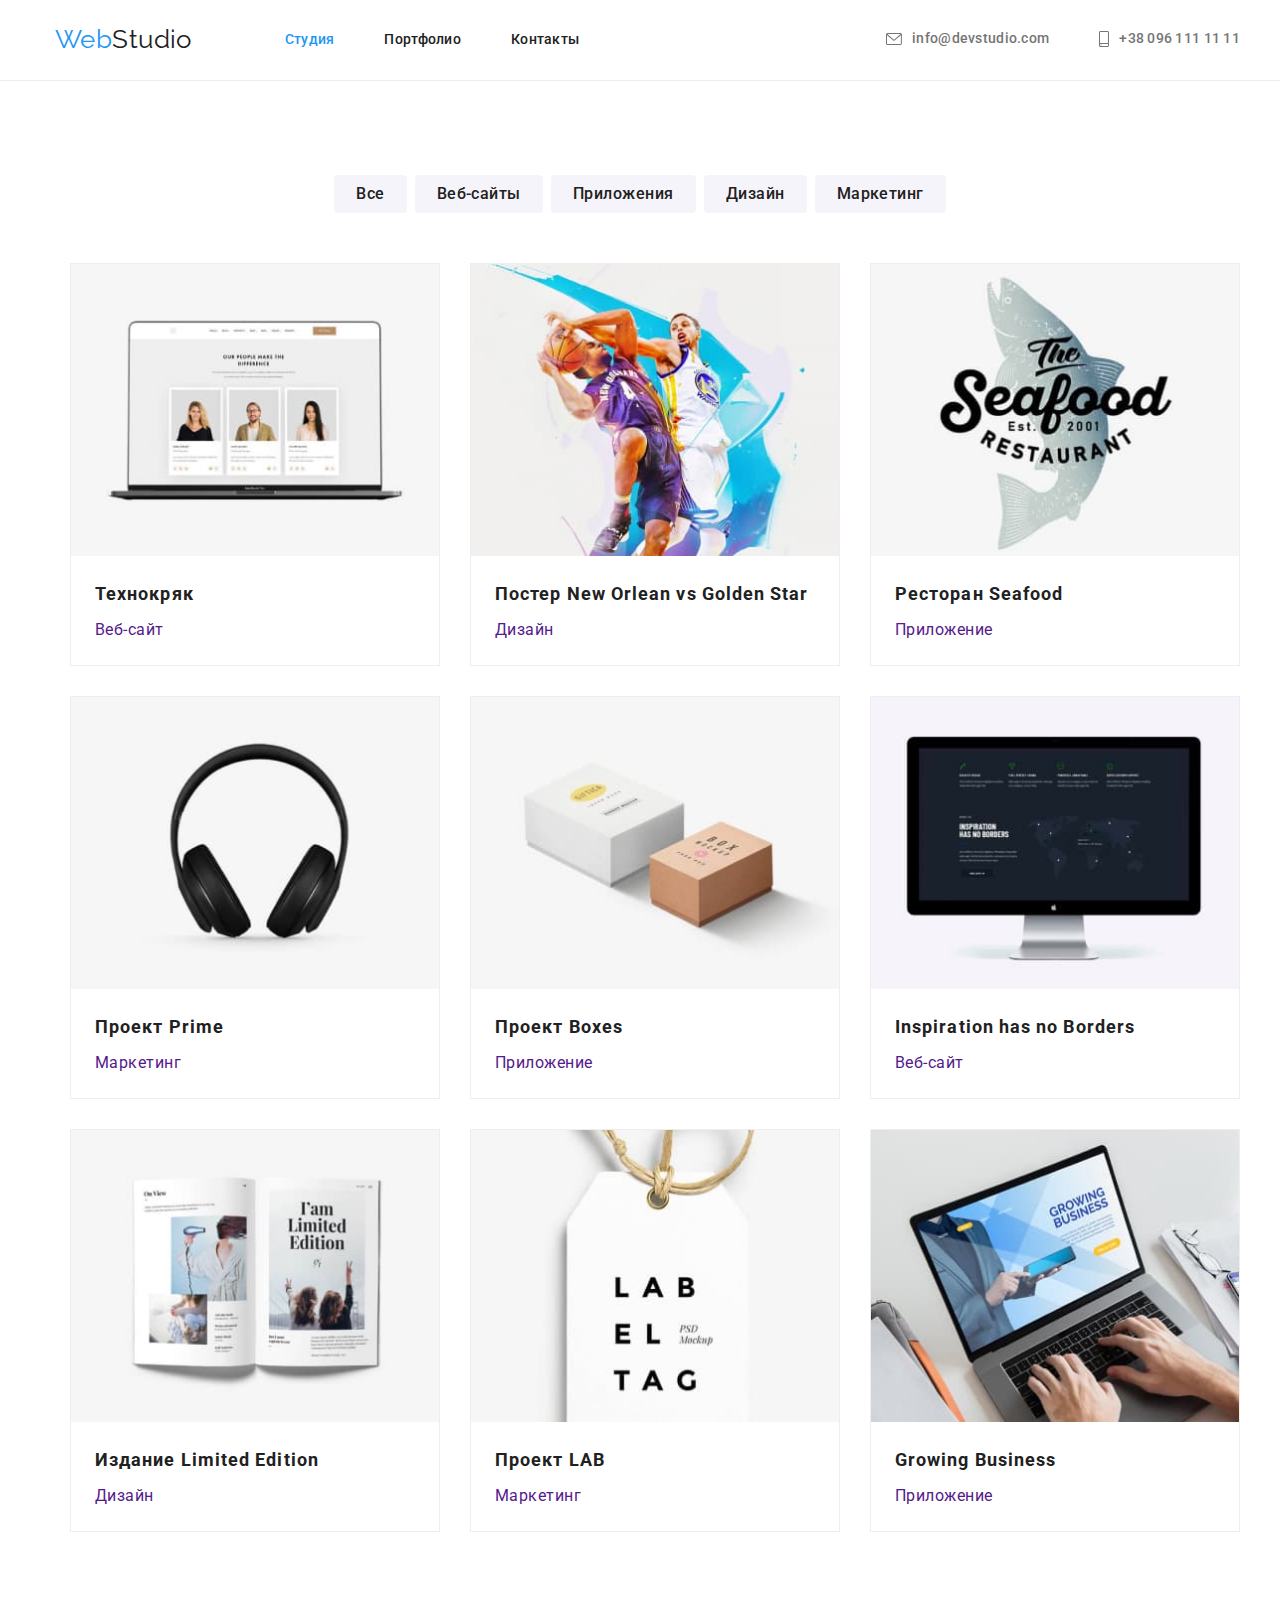
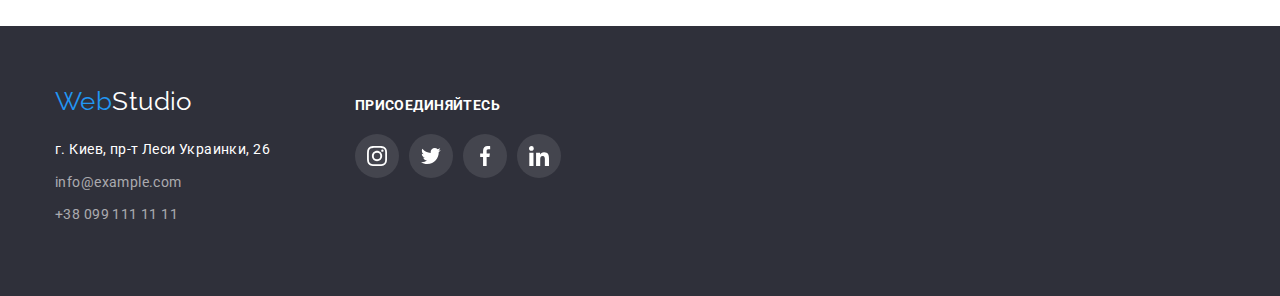
==== commit 81f67486: "add fixes" ====
--- a/portfolio.html
+++ b/portfolio.html
@@ -15,27 +15,28 @@
 
 <body>
 <!--Шапка страницы-->
+<!--Шапка страницы-->
 <header class="page-header">
     <div class="site-nav container">
         <a class="logo" href="./index.html">Web<span class="logo-studio">Studio</span> </a>
         <nav>
             <!--Навигация сайта-->
             <ul class="nav-list">
-                <li class="nav-item"><a class="link-nav" href="./index.html">Студия</a></li>
-                <li class="nav-item"><a class="link-nav  active" href="./portfolio.html">Портфолио</a></li>
+                <li class="nav-item"><a class="link-nav active" href="./index.html">Студия</a></li>
+                <li class="nav-item"><a class="link-nav" href="./portfolio.html">Портфолио</a></li>
                 <li class="nav-item"><a class="link-nav" href="">Контакты</a></li>
             </ul>
         </nav>
         <ul class="header-address">
             <li class="header-address-list">
                 <a class="link-address" href="mailto:info@devstudio.com">
-                    <svg class="email-icon" width="16" height="12">
+                    <svg class="contact-icon" width="16" height="12">
                         <use href="./images/icon.svg#icon-email"></use>
                     </svg> info@devstudio.com</a>
             </li>
             <li>
                 <a class="link-address" href="tel:+380961111111">
-                    <svg class="smartphone-icon" width="10" height="16">
+                    <svg class="contact-icon" width="10" height="16">
                         <use href="./images/icon.svg#icon-smartphone"></use>
                     </svg> +38 096 111 11 11</a>
             </li>
--- a/css/styles.css
+++ b/css/styles.css
@@ -125,14 +125,9 @@
 
 .link-nav:hover,
 .link-nav:focus,
-.link-nav:active,
 .link-nav.active,
 .link-address:hover,
-.link-address:focus,
-.link-address:active,
-.link-address-footer:active,
-.link-address-footer:hover,
-.link-address-footer:focus {
+.link-address:focus {
   color: var(--accent-color);
 }
 
@@ -157,15 +152,14 @@
   align-items: center;
 }
 
-.email-icon,
-.smartphone-icon {
+.contact-icon {
   margin-right: 10px;
   fill: var(--primary-text-color);
   cursor: pointer;
 }
 
-.link-address:hover .email-icon,
-.link-address:hover .smartphone-icon {
+.link-address:hover .contact-icon,
+.link-address:focus .contact-icon {
   fill: var(--accent-color);
 }
 
@@ -227,6 +221,12 @@
 .features-list:not(:last-child) {
   margin-right: 30px;
 }
+.features-svg {
+  width: 270px;
+  height: 120px;
+  background-color: var(--secondary-background);
+  border-radius: 4px;
+}
 .features-descr {
   margin-top: 30px;
 }
@@ -245,9 +245,9 @@
   width: 270px;
 }
 .feature-icon {
-  display: block;
-  padding: 25px 100px;
-  background-color: var(--secondary-background);
+  display: flex;
+  align-items: center;
+  justify-content: center;
 }
 
 /* Activity */
@@ -448,6 +448,10 @@
   color: var(--footer-link);
   padding-bottom: 9px;
   display: flex;
+}
+.link-address-footer:hover,
+.link-address-footer:focus {
+  color: var(--accent-color);
 }
 
 .logo-footer {
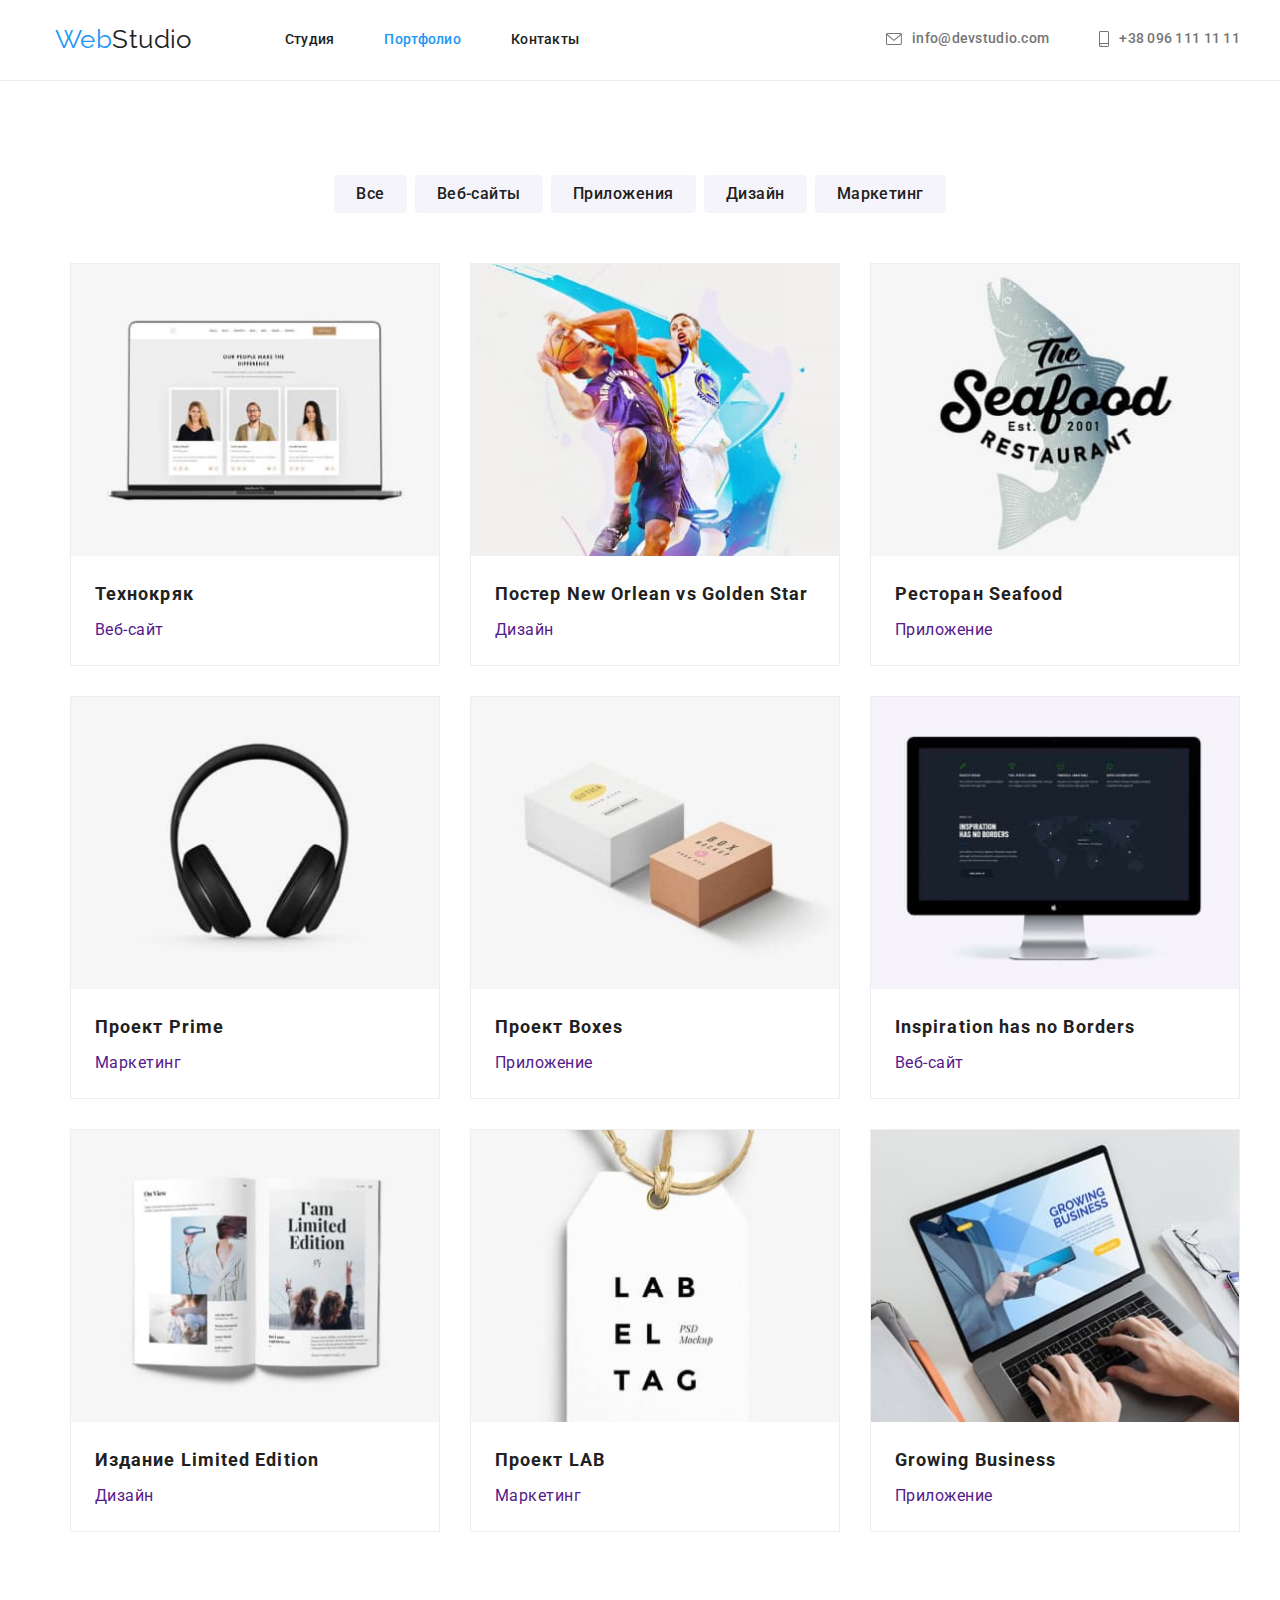
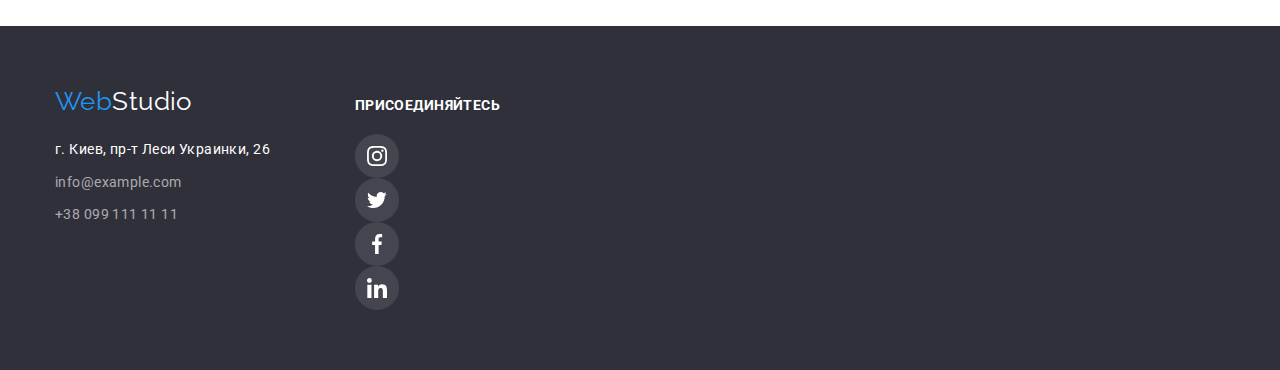
==== commit bf460cef: "add fixes" ====
--- a/portfolio.html
+++ b/portfolio.html
@@ -22,8 +22,8 @@
         <nav>
             <!--Навигация сайта-->
             <ul class="nav-list">
-                <li class="nav-item"><a class="link-nav active" href="./index.html">Студия</a></li>
-                <li class="nav-item"><a class="link-nav" href="./portfolio.html">Портфолио</a></li>
+                <li class="nav-item"><a class="link-nav" href="./index.html">Студия</a></li>
+                <li class="nav-item"><a class="link-nav active" href="./portfolio.html">Портфолио</a></li>
                 <li class="nav-item"><a class="link-nav" href="">Контакты</a></li>
             </ul>
         </nav>
--- a/css/styles.css
+++ b/css/styles.css
@@ -226,6 +226,9 @@
   height: 120px;
   background-color: var(--secondary-background);
   border-radius: 4px;
+  display: flex;
+  align-items: center;
+  justify-content: center;
 }
 .features-descr {
   margin-top: 30px;
@@ -245,9 +248,6 @@
   width: 270px;
 }
 .feature-icon {
-  display: flex;
-  align-items: center;
-  justify-content: center;
 }
 
 /* Activity */
@@ -326,11 +326,13 @@
   letter-spacing: 0.03em;
 }
 
-.team-links-item:hover {
+.team-links-item:hover,
+.team-links-item:focus {
   background-color: var(--accent-color);
   border-radius: 50%;
 }
-.team-links-item:hover .link-icon {
+.team-links-item:hover .link-icon,
+.team-links-item:focus .link-icon {
   fill: var(--white-color);
 }
 
@@ -382,9 +384,8 @@
   padding: 0;
 }
 
-.clients-item {
+.clients-link-icon {
   border: 1px solid var(--icon-fill);
-  /* box-sizing: border-box; */
   border-radius: 4px;
   width: 170px;
   height: 92px;
@@ -404,14 +405,17 @@
   align-items: center;
   justify-content: center;
 }
-.clients-item:hover {
+.clients-link-icon:hover,
+.clients-link-icon:focus {
   border: 1px solid var(--accent-color);
 }
 
-.company-icon:hover {
+.company-icon:hover,
+.company-icon:focus {
   fill: var(--accent-color);
 }
-.clients-item:hover .company-icon {
+.clients-link-icon:hover .company-icon,
+.clients-link-icon:focus .company-icon {
   fill: var(--accent-color);
 }
 /* footer */
@@ -476,7 +480,7 @@
   padding-bottom: 20px;
 }
 
-.footer-social-links {
+.footer-social-links-list {
   display: flex;
 }
 
@@ -493,7 +497,7 @@
   cursor: pointer;
 }
 
-.footer-social-links-item:not(:last-child) {
+.footer-social-links:not(:last-child) {
   margin-right: 10px;
 }
 
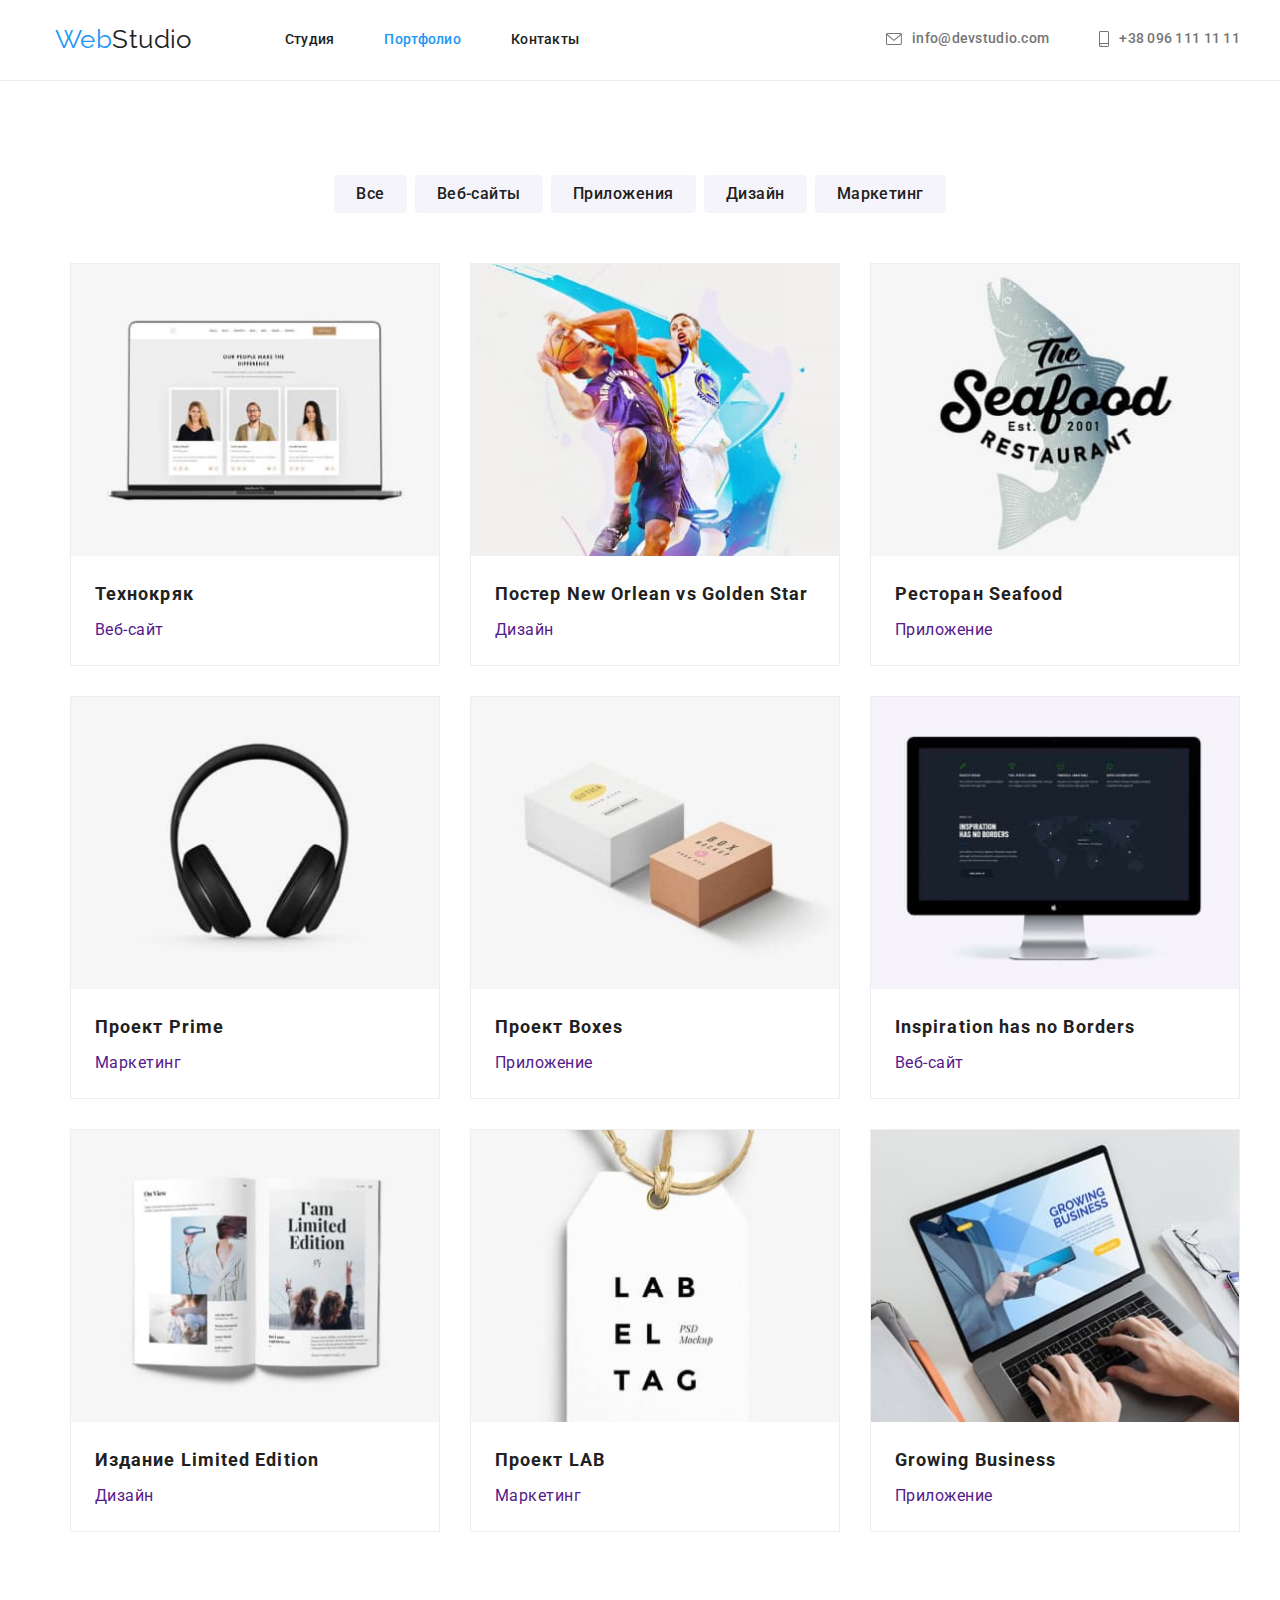
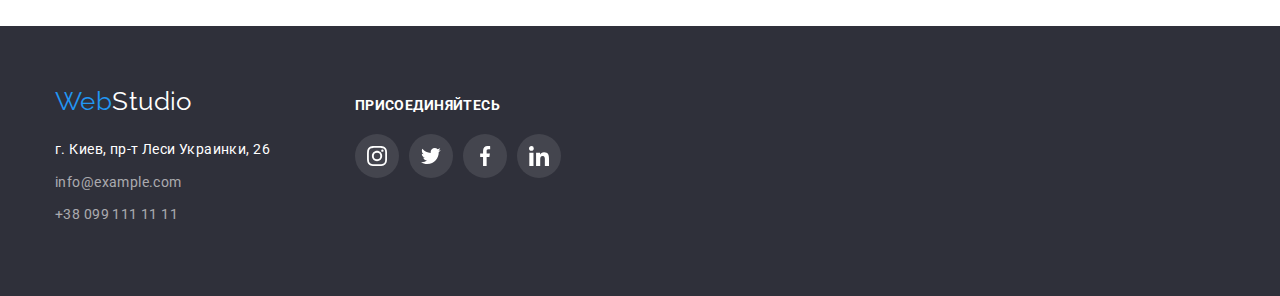
==== commit d187eec8: "add fixes" ====
--- a/portfolio.html
+++ b/portfolio.html
@@ -192,31 +192,31 @@
                 </div>
                 <div class="right-side-footer">
                     <p class="social-subscribe">Присоединяйтесь</p>
-                    <ul class="footer-social-links">
-    
-                        <li class="footer-social-links-item">
-                            <a href="https://www.instagram.com">
+                    <ul class="footer-social-links-list">
+            
+                        <li class="footer-social-links">
+                            <a class="footer-social-links-item" href="https://www.instagram.com">
                                 <svg class="link-icon" width="20" height="20">
                                     <use href="./images/icon.svg#icon-instagram"></use>
                                 </svg>
                             </a>
                         </li>
-                        <li class="footer-social-links-item">
-                            <a href="https://twitter.com">
+                        <li class="footer-social-links">
+                            <a class="footer-social-links-item" href="https://twitter.com">
                                 <svg class="link-icon" width="20" height="20">
                                     <use href="./images/icon.svg#icon-twitter"></use>
                                 </svg>
                             </a>
                         </li>
-                        <li class="footer-social-links-item">
-                            <a href="https://www.facebook.com">
+                        <li class="footer-social-links">
+                            <a class="footer-social-links-item" href="https://www.facebook.com">
                                 <svg class="link-icon" width="20" height="20">
                                     <use href="./images/icon.svg#icon-facebook"></use>
                                 </svg>
                             </a>
                         </li>
-                        <li class="footer-social-links-item">
-                            <a href="https://www.linkedin.com">
+                        <li class="footer-social-links">
+                            <a class="footer-social-links-item" href="https://www.linkedin.com">
                                 <svg class="link-icon" width="20" height="20">
                                     <use href="./images/icon.svg#icon-linkedin"></use>
                                 </svg>
@@ -224,13 +224,12 @@
                     </ul>
                 </div>
             </div>
-    
-    
-        </div>
-        
-    </footer>
-
-
-    </body>
-
- </html>+            
+            
+            </div>
+            
+            </footer>
+            
+            </body>
+            
+        </html>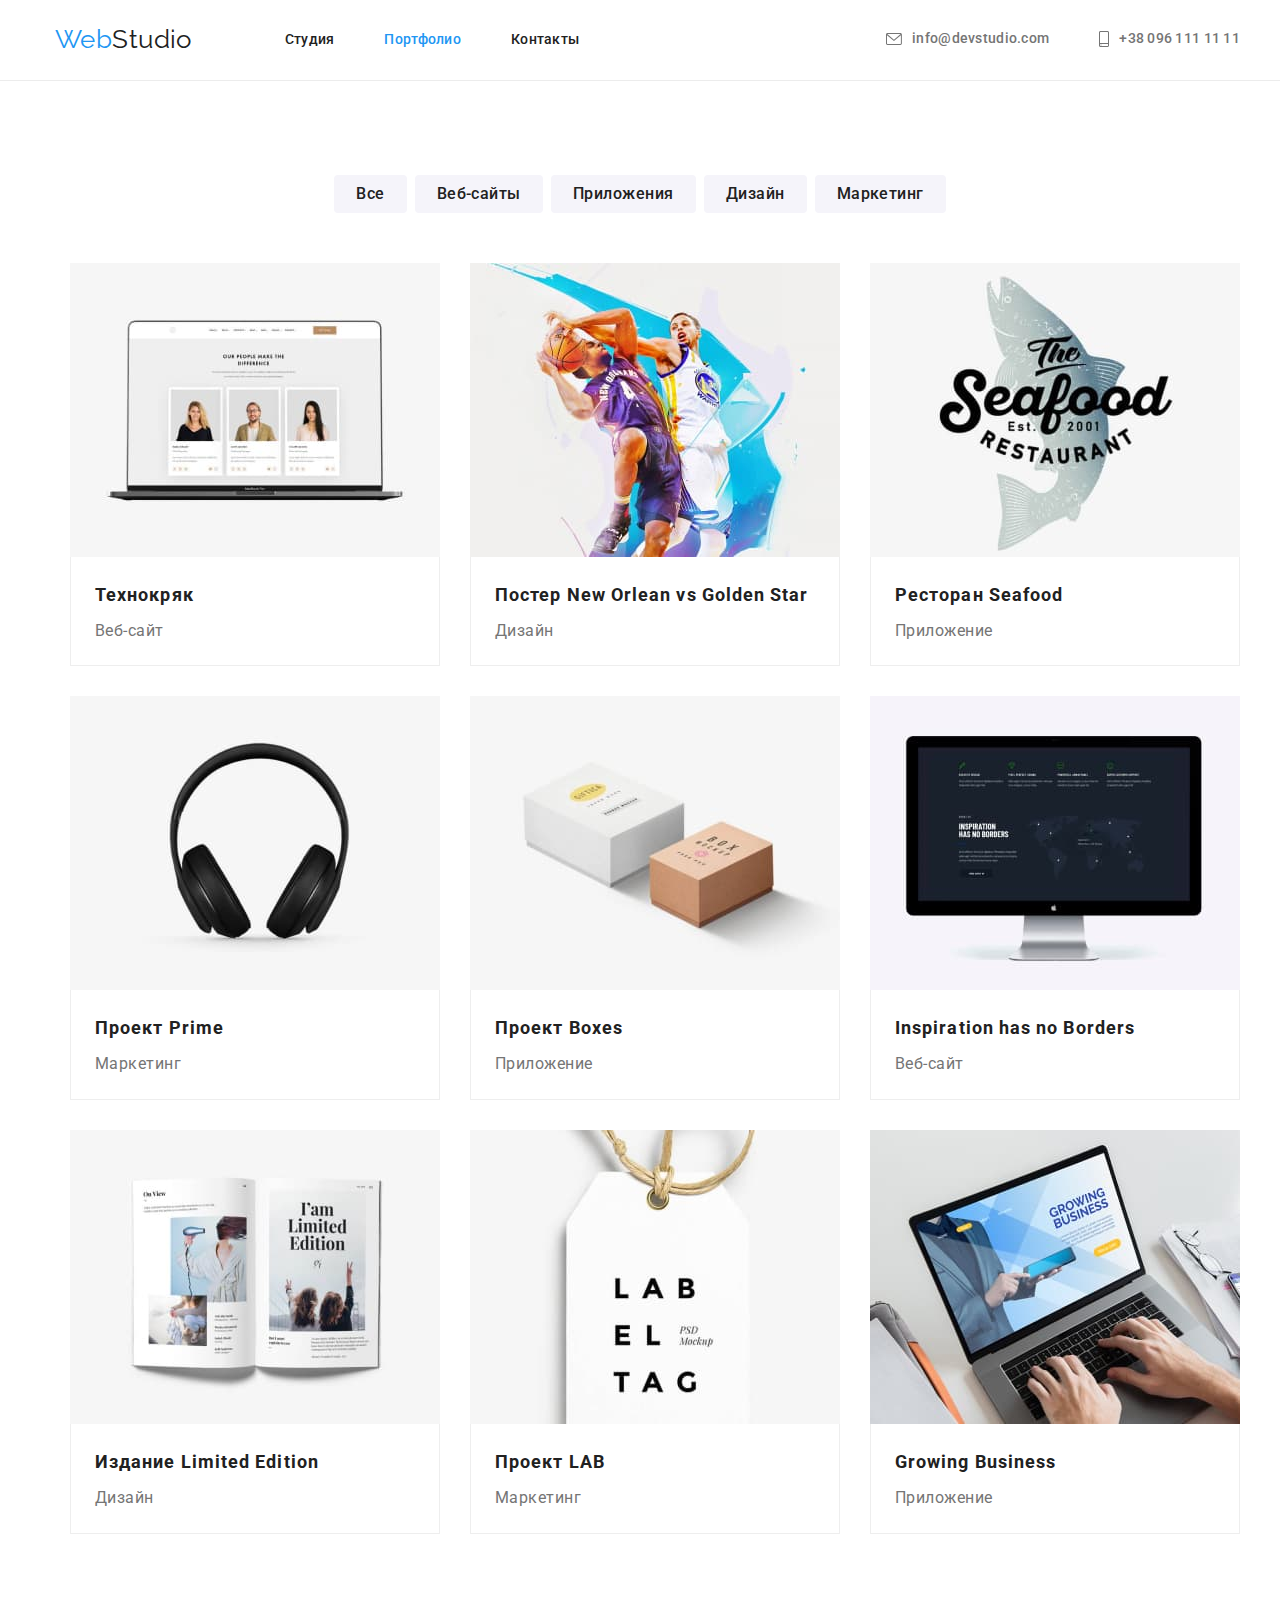
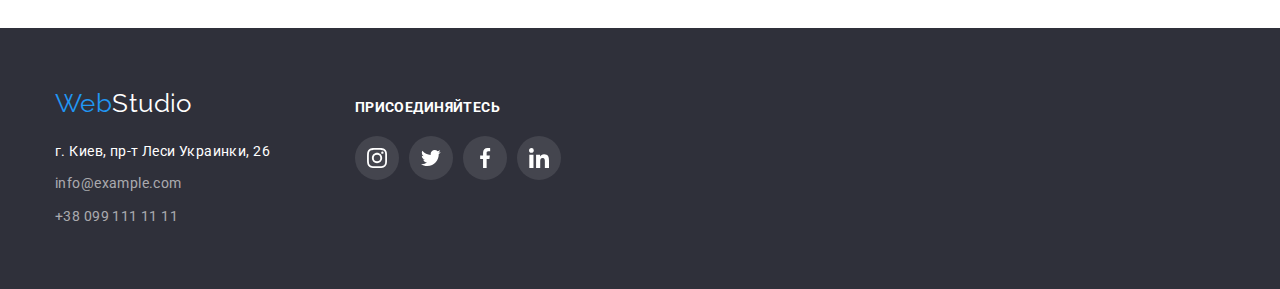
==== commit 3182bb39: "add fixes" ====
--- a/portfolio.html
+++ b/portfolio.html
@@ -178,58 +178,65 @@
         </section>
     </main>
     
-    <footer class="footer section">
-        <div class="container">
-            <!-- Футер -->
-            <div class="all-footer">
-                <div class="left-side-footer">
-                    <a class="logo" href="./index.html">Web<span class="logo-footer">Studio</span> </a>
-                    <address class="footer-address">
-                        <p class="address">г. Киев, пр-т Леси Украинки, 26</p>
-                        <a class="link-address-footer" href="mailto:info@example.com">info@example.com</a>
-                        <a class="link-address-footer" href="tel:+380991111111">+38 099 111 11 11</a>
-                    </address>
-                </div>
-                <div class="right-side-footer">
-                    <p class="social-subscribe">Присоединяйтесь</p>
-                    <ul class="footer-social-links-list">
-            
-                        <li class="footer-social-links">
-                            <a class="footer-social-links-item" href="https://www.instagram.com">
-                                <svg class="link-icon" width="20" height="20">
-                                    <use href="./images/icon.svg#icon-instagram"></use>
-                                </svg>
-                            </a>
+<footer class="footer section">
+    <div class="container">
+        <!-- Футер -->
+        <div class="all-footer">
+            <div class="left-side-footer">
+                <a class="logo" href="./index.html">Web<span class="logo-footer">Studio</span> </a>
+                <address class="footer-address">
+                    <p class="address">г. Киев, пр-т Леси Украинки, 26</p>
+                    <ul class="footer-address-list">
+                        <li class="footer-address-list-item">
+                            <a class="link-address-footer" href="mailto:info@example.com">info@example.com</a>
                         </li>
-                        <li class="footer-social-links">
-                            <a class="footer-social-links-item" href="https://twitter.com">
-                                <svg class="link-icon" width="20" height="20">
-                                    <use href="./images/icon.svg#icon-twitter"></use>
-                                </svg>
-                            </a>
+                        <li class="footer-address-list-item">
+                            <a class="link-address-footer" href="tel:+380991111111">+38 099 111 11 11</a>
                         </li>
-                        <li class="footer-social-links">
-                            <a class="footer-social-links-item" href="https://www.facebook.com">
-                                <svg class="link-icon" width="20" height="20">
-                                    <use href="./images/icon.svg#icon-facebook"></use>
-                                </svg>
-                            </a>
-                        </li>
-                        <li class="footer-social-links">
-                            <a class="footer-social-links-item" href="https://www.linkedin.com">
-                                <svg class="link-icon" width="20" height="20">
-                                    <use href="./images/icon.svg#icon-linkedin"></use>
-                                </svg>
-                            </a>
                     </ul>
-                </div>
+
+                </address>
             </div>
-            
-            
+            <div class="right-side-footer">
+                <p class="social-subscribe">Присоединяйтесь</p>
+                <ul class="footer-social-links-list">
+
+                    <li class="footer-social-links">
+                        <a class="footer-social-links-item" href="https://www.instagram.com">
+                            <svg class="link-icon" width="20" height="20">
+                                <use href="./images/icon.svg#icon-instagram"></use>
+                            </svg>
+                        </a>
+                    </li>
+                    <li class="footer-social-links">
+                        <a class="footer-social-links-item" href="https://twitter.com">
+                            <svg class="link-icon" width="20" height="20">
+                                <use href="./images/icon.svg#icon-twitter"></use>
+                            </svg>
+                        </a>
+                    </li>
+                    <li class="footer-social-links">
+                        <a class="footer-social-links-item" href="https://www.facebook.com">
+                            <svg class="link-icon" width="20" height="20">
+                                <use href="./images/icon.svg#icon-facebook"></use>
+                            </svg>
+                        </a>
+                    </li>
+                    <li class="footer-social-links">
+                        <a class="footer-social-links-item" href="https://www.linkedin.com">
+                            <svg class="link-icon" width="20" height="20">
+                                <use href="./images/icon.svg#icon-linkedin"></use>
+                            </svg>
+                        </a>
+                </ul>
             </div>
-            
-            </footer>
-            
-            </body>
-            
-        </html>+        </div>
+
+
+    </div>
+
+</footer>
+
+</body>
+
+</html>--- a/css/styles.css
+++ b/css/styles.css
@@ -218,6 +218,9 @@
   display: flex;
   justify-content: center;
 }
+
+.features-list {
+}
 .features-list:not(:last-child) {
   margin-right: 30px;
 }
@@ -239,7 +242,7 @@
   line-height: 1.14;
   letter-spacing: 0.03em;
   text-transform: uppercase;
-  padding-bottom: 10px;
+  margin-bottom: 10px;
 }
 .features-text {
   font-size: 14px;
@@ -314,7 +317,7 @@
   text-align: center;
   line-height: 1.18;
   letter-spacing: 0.03em;
-  padding-bottom: 10px;
+  margin-bottom: 10px;
 }
 
 .team-position {
@@ -342,7 +345,9 @@
   justify-content: center;
   text-align: center;
   margin-top: 16px;
-  margin-right: 0;
+}
+.team-links-list:not(:last-child) {
+  margin-right: 10px;
 }
 
 .team-links-item {
@@ -354,7 +359,7 @@
 }
 
 .team-links-item:not(:last-child) {
-  margin-right: 3px;
+  margin-right: px;
 }
 
 .team-links-item .link-icon {
@@ -430,6 +435,7 @@
   align-items: baseline;
 }
 .footer-address {
+  margin-top: 20px;
 }
 
 .address {
@@ -439,7 +445,6 @@
   font-size: 14px;
   line-height: 1.7;
   letter-spacing: 0.03em;
-  margin-top: 20px;
   margin-bottom: 9px;
 }
 
@@ -450,8 +455,10 @@
   line-height: 1.7;
   letter-spacing: 0.03em;
   color: var(--footer-link);
-  padding-bottom: 9px;
-  display: flex;
+  display: flex;
+}
+.footer-address-list-item:not(:last-child) {
+  margin-bottom: 9px;
 }
 .link-address-footer:hover,
 .link-address-footer:focus {
@@ -477,7 +484,7 @@
   letter-spacing: 0.03em;
   text-transform: uppercase;
   color: var(--white-color);
-  padding-bottom: 20px;
+  margin-bottom: 20px;
 }
 
 .footer-social-links-list {
@@ -539,14 +546,12 @@
   border: none;
 }
 
-.button:hover,
-.button:active,
-.button:focus,
 .portfolio-button:hover,
-.portfolio-button:active,
 .portfolio-button:focus {
   background: var(--accent-color);
   color: var(--white-color);
+  box-shadow: 0px 3px 1px rgba(0, 0, 0, 0.1), 0px 1px 2px rgba(0, 0, 0, 0.08),
+    0px 2px 2px rgba(0, 0, 0, 0.12);
 }
 
 /* Filter */
@@ -561,17 +566,20 @@
   margin-left: 30px;
   margin-top: 30px;
 }
-.filter-item:hover,
-.filter-item:focus {
+.filter-card-set {
+  display: block;
+}
+
+.filter-item .filter-card-set:hover,
+.filter-item .filter-card-set:focus {
   box-shadow: 0px 1px 1px rgba(0, 0, 0, 0.12), 0px 4px 4px rgba(0, 0, 0, 0.06),
     1px 4px 6px rgba(0, 0, 0, 0.16);
 }
-
-.filter-card {
-  border: 1px solid var(--filter-border);
-}
 .filter-content {
   padding: 20px 24px;
+  border-right: 1px solid var(--filter-border);
+  border-left: 1px solid var(--filter-border);
+  border-bottom: 1px solid var(--filter-border);
 }
 .content-title {
   color: var(--title-text-color);
@@ -580,6 +588,7 @@
   letter-spacing: 0.06em;
 }
 .content-type {
+  color: var(--primary-text-color);
   font-size: 16px;
   line-height: 1.8;
   letter-spacing: 0.03em;
